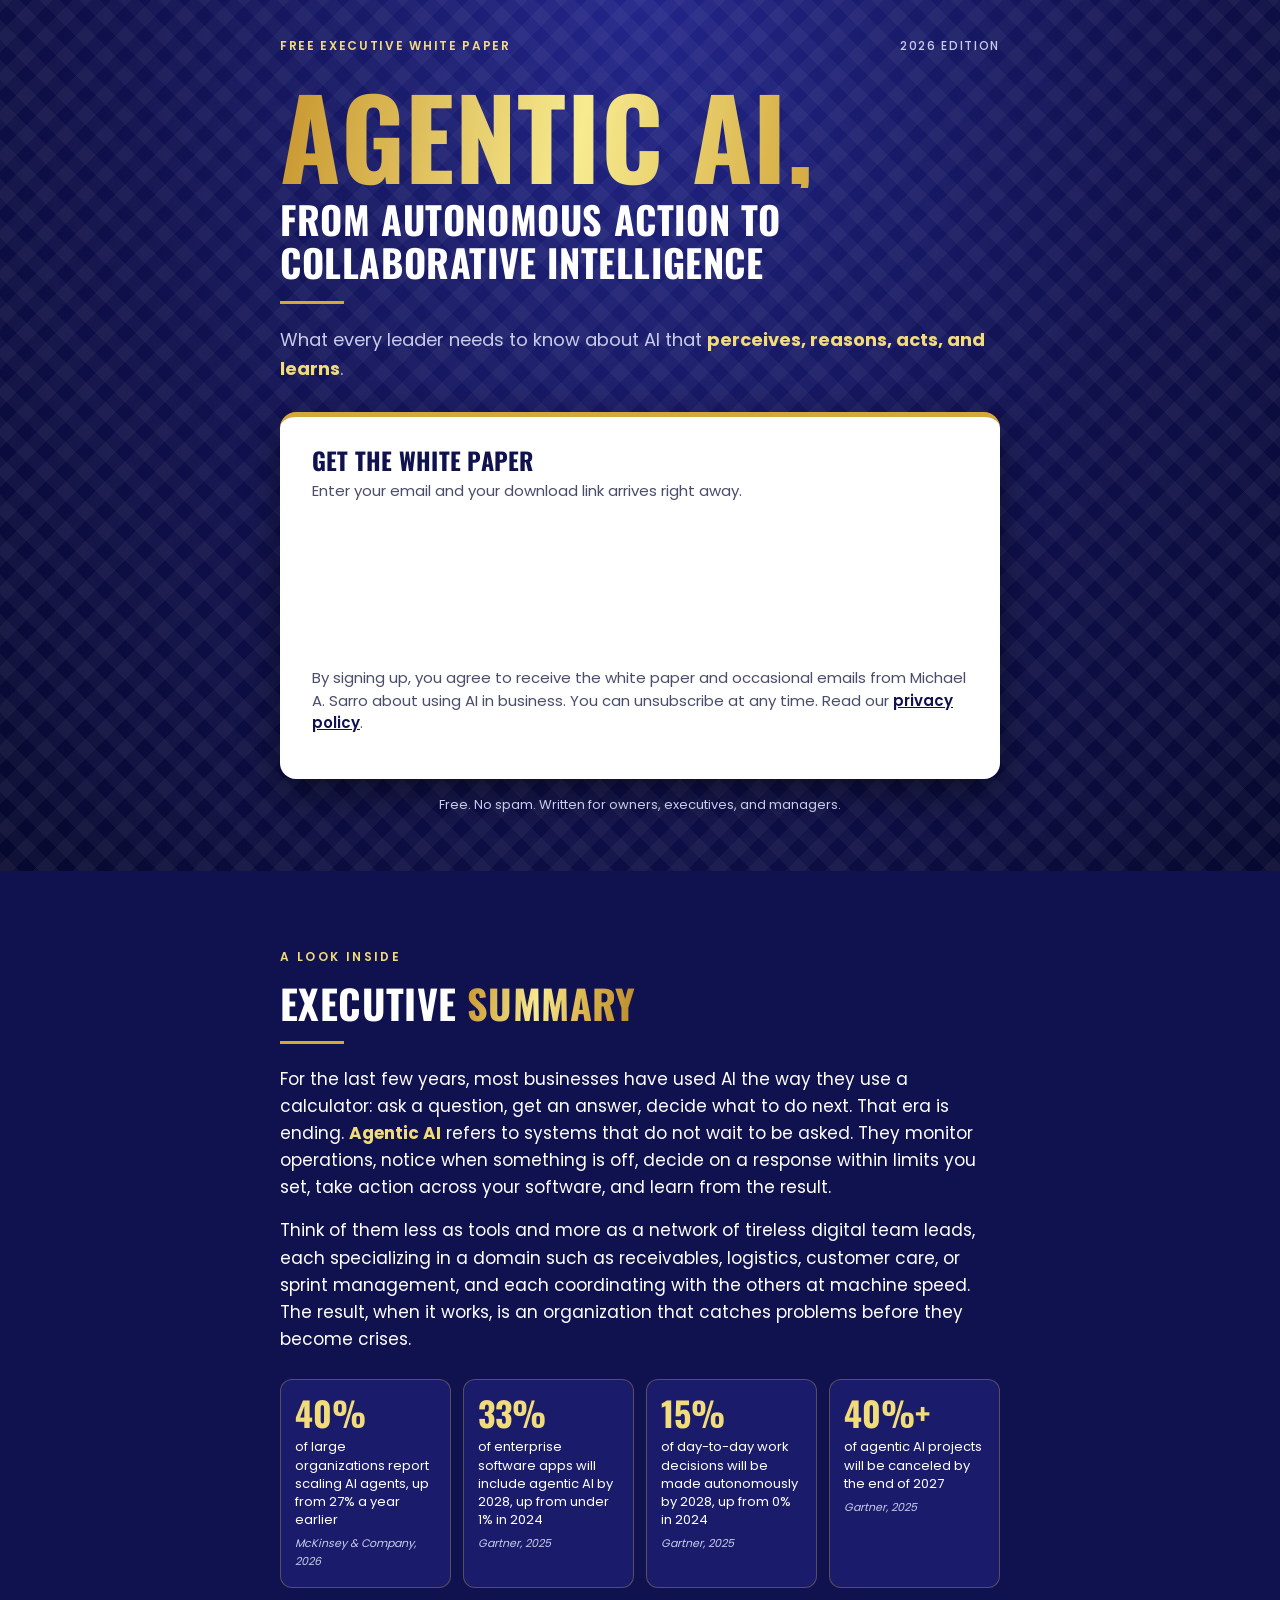
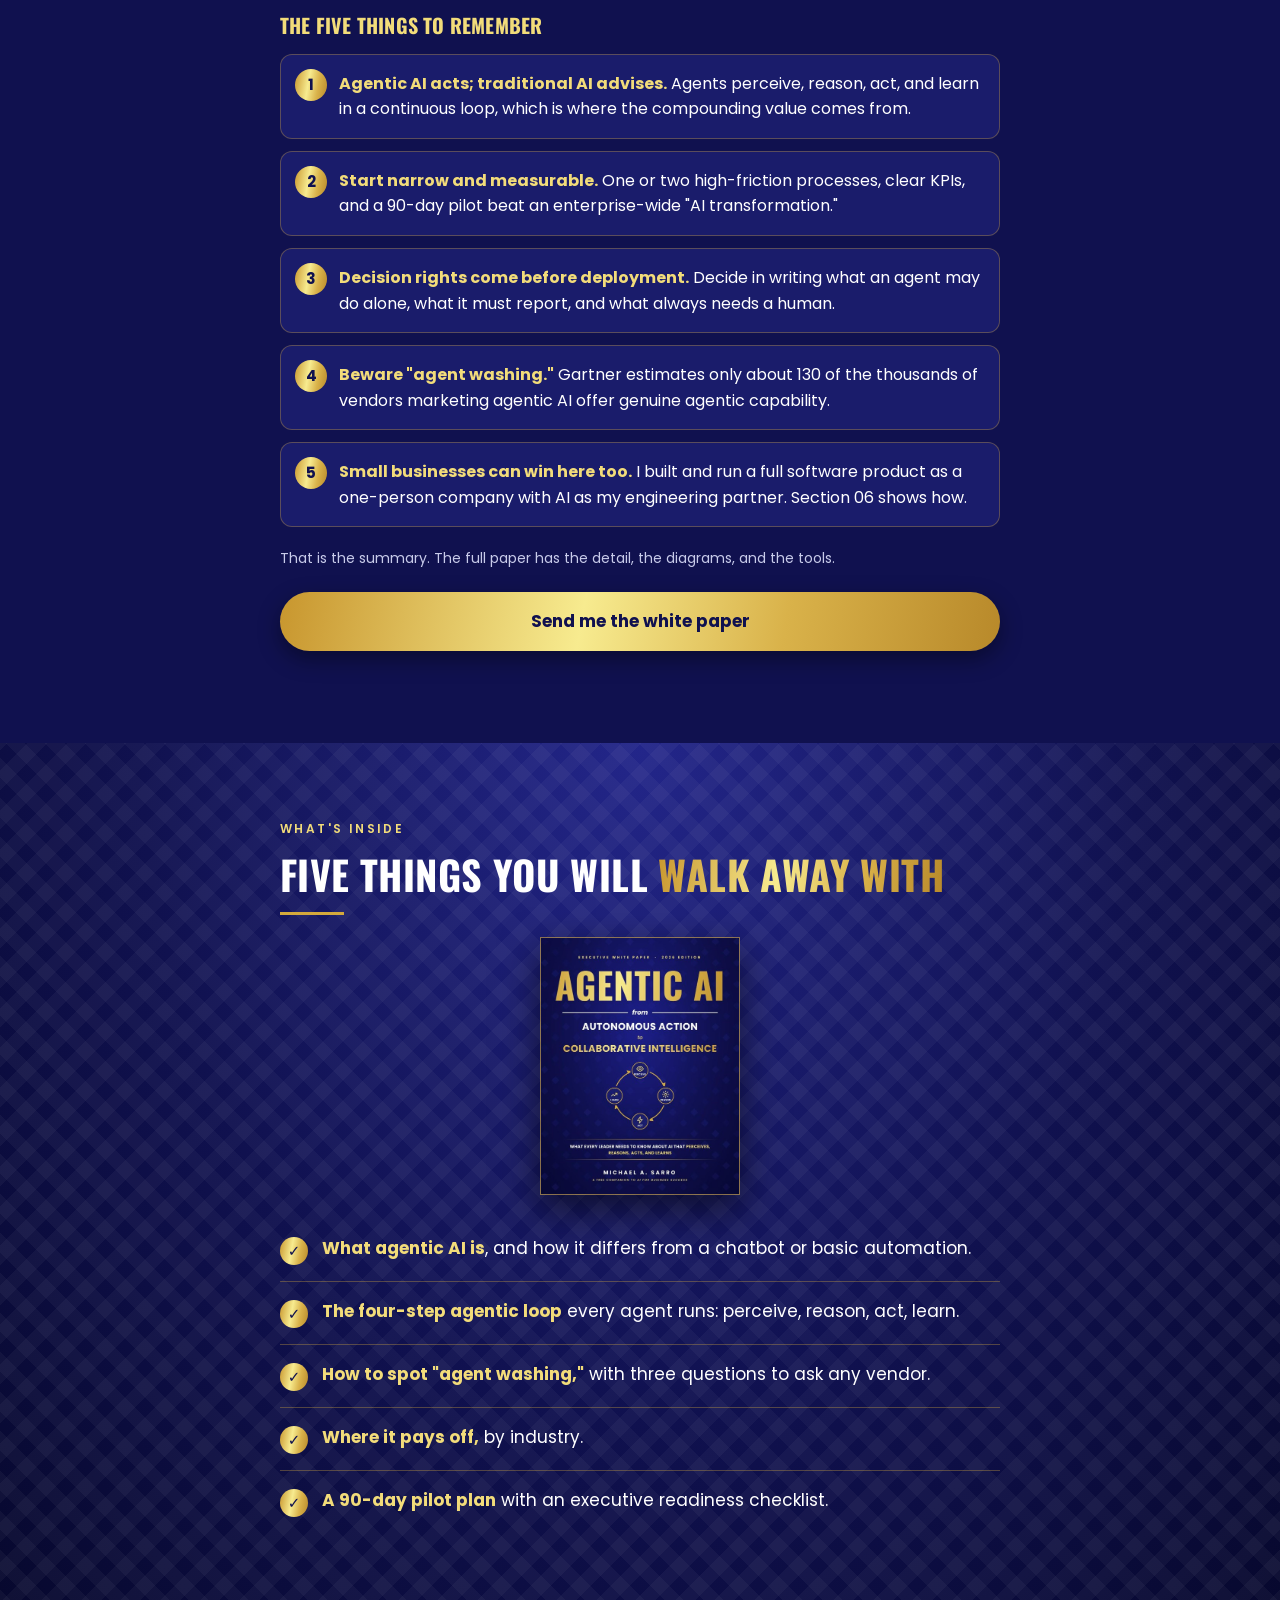
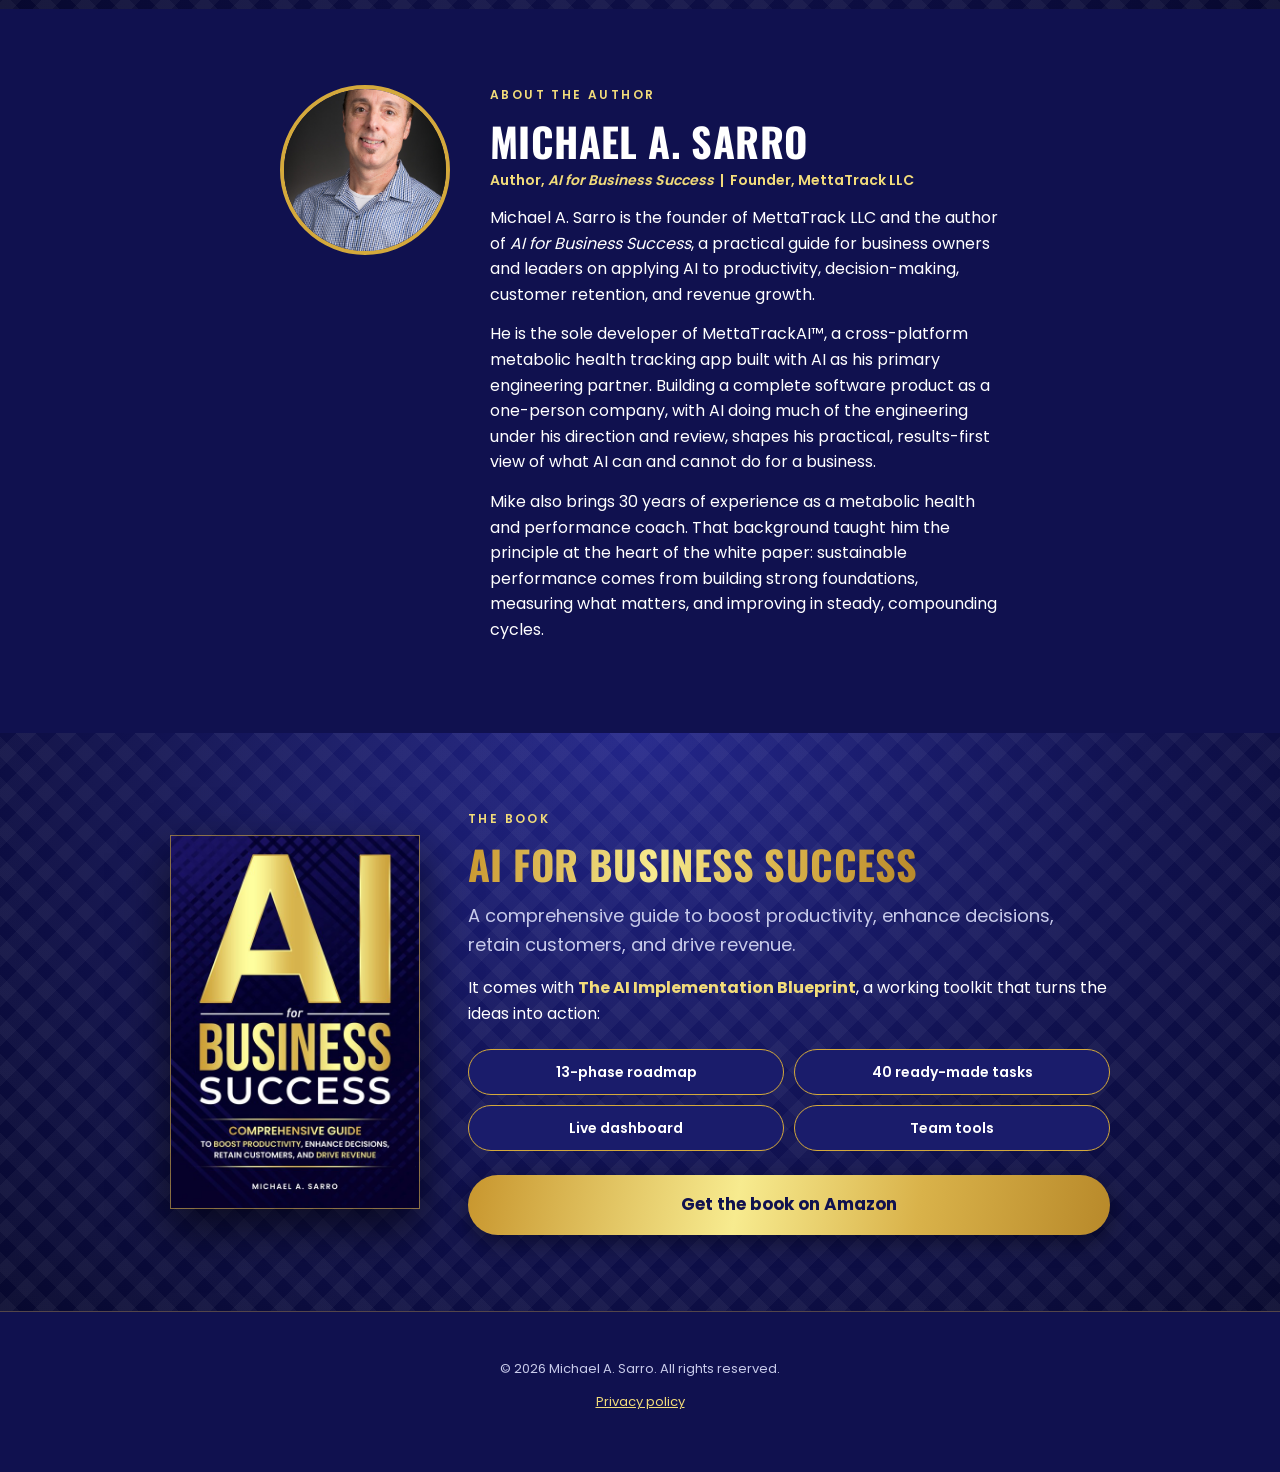
==== whitepaper/index.html @ 40f815eb "Add white paper landing page, thank-you page and privacy policy" ====
<!doctype html>
<html lang="en">
<head>
<meta charset="utf-8">
<meta name="viewport" content="width=device-width,initial-scale=1">
<title>Agentic AI White Paper | Michael A. Sarro</title>
<meta name="description" content="Free executive white paper: Agentic AI, From Autonomous Action to Collaborative Intelligence. What every leader needs to know about AI that perceives, reasons, acts, and learns.">
<link rel="canonical" href="https://aiforbusinesssuccessbook.com/whitepaper/">
<meta property="og:type" content="website">
<meta property="og:title" content="Agentic AI, From Autonomous Action to Collaborative Intelligence">
<meta property="og:description" content="Free executive white paper by Michael A. Sarro, author of AI for Business Success.">
<meta property="og:url" content="https://aiforbusinesssuccessbook.com/whitepaper/">
<meta property="og:image" content="https://aiforbusinesssuccessbook.com/assets/img/og-share.jpg">
<meta name="twitter:card" content="summary_large_image">
<meta name="theme-color" content="#10114F">
<link rel="stylesheet" href="/assets/css/site.css">
<script src="/assets/js/config.js" defer></script>
</head>
<body>

<!-- 1. HERO + 2. FORM -->
<header class="pattern hero">
  <div class="wrap">
    <div class="topbar"><span>Free executive white paper</span><span>2026 Edition</span></div>
    <h1>
      <span class="big gold-text">Agentic AI,</span>
      <span class="rest">From Autonomous Action to Collaborative Intelligence</span>
    </h1>
    <hr class="rule">
    <p class="lead">What every leader needs to know about AI that <strong style="color:#F2DC7A">perceives, reasons, acts, and learns</strong>.</p>

    <div class="form-card" id="get-it">
      <h2>Get the white paper</h2>
      <p>Enter your email and your download link arrives right away.</p>

      <!-- SYSTEME.IO FORM EMBED:
           Paste the Script code from the Systeme.io opt-in form between the START and END comments.
           In Systeme.io: open the funnel step > click the form > Embed / Script code. -->
      <div class="form-embed">
        <!-- START SYSTEME FORM SCRIPT -->
        <script id="form-script-tag-25998589" src="https://aiforbusinesssuccessbook.systeme.io/public/remote/page/46231976e2e109ee43d21d5e1fa3abbf3d08ed47.js"></script>
        <!-- END SYSTEME FORM SCRIPT -->
      </div>

      <p class="consent">By signing up, you agree to receive the white paper and occasional emails from Michael A. Sarro about using AI in business. You can unsubscribe at any time. Read our <a href="/privacy/">privacy policy</a>.</p>
    </div>
    <p class="trust">Free. No spam. Written for owners, executives, and managers.</p>
  </div>
</header>

<!-- 3. PREVIEW -->
<section class="alt" id="preview">
  <div class="wrap">
    <p class="eyebrow">A look inside</p>
    <h2>Executive <span class="gold-text">Summary</span></h2>
    <hr class="rule">
    <div class="prose">
      <p>For the last few years, most businesses have used AI the way they use a calculator: ask a question, get an answer, decide what to do next. That era is ending. <strong>Agentic AI</strong> refers to systems that do not wait to be asked. They monitor operations, notice when something is off, decide on a response within limits you set, take action across your software, and learn from the result.</p>
      <p>Think of them less as tools and more as a network of tireless digital team leads, each specializing in a domain such as receivables, logistics, customer care, or sprint management, and each coordinating with the others at machine speed. The result, when it works, is an organization that catches problems before they become crises.</p>
    </div>

    <div class="stats" role="list">
      <div class="stat" role="listitem"><b>40%</b><span>of large organizations report scaling AI agents, up from 27% a year earlier</span><em>McKinsey &amp; Company, 2026</em></div>
      <div class="stat" role="listitem"><b>33%</b><span>of enterprise software apps will include agentic AI by 2028, up from under 1% in 2024</span><em>Gartner, 2025</em></div>
      <div class="stat" role="listitem"><b>15%</b><span>of day-to-day work decisions will be made autonomously by 2028, up from 0% in 2024</span><em>Gartner, 2025</em></div>
      <div class="stat" role="listitem"><b>40%+</b><span>of agentic AI projects will be canceled by the end of 2027</span><em>Gartner, 2025</em></div>
    </div>

    <h3 style="color:#F2DC7A">The five things to remember</h3>
    <ol class="five">
      <li><strong>Agentic AI acts; traditional AI advises.</strong> Agents perceive, reason, act, and learn in a continuous loop, which is where the compounding value comes from.</li>
      <li><strong>Start narrow and measurable.</strong> One or two high-friction processes, clear KPIs, and a 90-day pilot beat an enterprise-wide "AI transformation."</li>
      <li><strong>Decision rights come before deployment.</strong> Decide in writing what an agent may do alone, what it must report, and what always needs a human.</li>
      <li><strong>Beware "agent washing."</strong> Gartner estimates only about 130 of the thousands of vendors marketing agentic AI offer genuine agentic capability.</li>
      <li><strong>Small businesses can win here too.</strong> I built and run a full software product as a one-person company with AI as my engineering partner. Section 06 shows how.</li>
    </ol>
    <p class="note">That is the summary. The full paper has the detail, the diagrams, and the tools.</p>
    <p style="margin-top:22px"><a class="btn block" href="#get-it">Send me the white paper</a></p>
  </div>
</section>

<!-- 4. WHAT'S INSIDE -->
<section class="pattern" id="inside">
  <div class="wrap">
    <p class="eyebrow">What's inside</p>
    <h2>Five things you will <span class="gold-text">walk away with</span></h2>
    <hr class="rule">
    <img src="/assets/img/whitepaper-cover.jpg" alt="Cover of the Agentic AI white paper, 2026 edition" width="520" height="673" style="width:200px;margin:0 auto 24px;border:1px solid rgba(212,169,60,.6);box-shadow:0 14px 36px rgba(0,0,0,.55)">
    <ul class="inside">
      <li><span class="tick">✓</span><span><b>What agentic AI is</b>, and how it differs from a chatbot or basic automation.</span></li>
      <li><span class="tick">✓</span><span><b>The four-step agentic loop</b> every agent runs: perceive, reason, act, learn.</span></li>
      <li><span class="tick">✓</span><span><b>How to spot "agent washing,"</b> with three questions to ask any vendor.</span></li>
      <li><span class="tick">✓</span><span><b>Where it pays off,</b> by industry.</span></li>
      <li><span class="tick">✓</span><span><b>A 90-day pilot plan</b> with an executive readiness checklist.</span></li>
    </ul>
  </div>
</section>

<!-- 5. ABOUT THE AUTHOR -->
<section class="alt" id="author">
  <div class="wrap">
    <div class="author">
      <div class="photo">
        <!-- Put Mike's photo at assets/img/mike.jpg (square or portrait crop works best) -->
        <img src="/assets/img/mike.jpg" alt="Michael A. Sarro" width="170" height="170" onerror="this.parentNode.textContent='MS'">
      </div>
      <div>
        <p class="eyebrow">About the author</p>
        <h2>Michael A. Sarro</h2>
        <p class="role">Author, <em>AI for Business Success</em> &nbsp;|&nbsp; Founder, MettaTrack LLC</p>
        <p>Michael A. Sarro is the founder of MettaTrack LLC and the author of <em>AI for Business Success</em>, a practical guide for business owners and leaders on applying AI to productivity, decision-making, customer retention, and revenue growth.</p>
        <p>He is the sole developer of MettaTrackAI™, a cross-platform metabolic health tracking app built with AI as his primary engineering partner. Building a complete software product as a one-person company, with AI doing much of the engineering under his direction and review, shapes his practical, results-first view of what AI can and cannot do for a business.</p>
        <p>Mike also brings 30 years of experience as a metabolic health and performance coach. That background taught him the principle at the heart of the white paper: sustainable performance comes from building strong foundations, measuring what matters, and improving in steady, compounding cycles.</p>
      </div>
    </div>
  </div>
</section>

<!-- 6. BOOK -->
<section class="pattern" id="book">
  <div class="wrap wide">
    <div class="book">
      <img src="/assets/img/book-cover.jpg" alt="AI for Business Success by Michael A. Sarro, book cover" width="520" height="780">
      <div>
        <p class="eyebrow">The book</p>
        <h2><span class="gold-text">AI for Business Success</span></h2>
        <p class="lead" style="margin-bottom:8px">A comprehensive guide to boost productivity, enhance decisions, retain customers, and drive revenue.</p>
        <p>It comes with <strong style="color:#F2DC7A">The AI Implementation Blueprint</strong>, a working toolkit that turns the ideas into action:</p>
        <div class="chips">
          <div class="chip">13-phase roadmap</div>
          <div class="chip">40 ready-made tasks</div>
          <div class="chip">Live dashboard</div>
          <div class="chip">Team tools</div>
        </div>
        <a class="btn block" data-link="bookUrl" href="https://www.amazon.com/dp/B0GKYWGB4P" target="_blank" rel="noopener">Get the book on Amazon</a>
      </div>
    </div>
  </div>
</section>

<footer class="alt">
  <div class="wrap">
    <p>&copy; 2026 Michael A. Sarro. All rights reserved.</p>
    <p><a href="/privacy/">Privacy policy</a></p>
  </div>
</footer>
</body>
</html>
---- assets/css/site.css ----
@font-face{font-family:'Poppins';font-style:normal;font-weight:400;font-display:swap;src:url('/assets/fonts/poppins-latin-400-normal.woff2') format('woff2')}
@font-face{font-family:'Poppins';font-style:normal;font-weight:500;font-display:swap;src:url('/assets/fonts/poppins-latin-500-normal.woff2') format('woff2')}
@font-face{font-family:'Poppins';font-style:normal;font-weight:600;font-display:swap;src:url('/assets/fonts/poppins-latin-600-normal.woff2') format('woff2')}
@font-face{font-family:'Poppins';font-style:normal;font-weight:700;font-display:swap;src:url('/assets/fonts/poppins-latin-700-normal.woff2') format('woff2')}
@font-face{font-family:'Oswald';font-style:normal;font-weight:600;font-display:swap;src:url('/assets/fonts/oswald-latin-600-normal.woff2') format('woff2')}
@font-face{font-family:'Oswald';font-style:normal;font-weight:700;font-display:swap;src:url('/assets/fonts/oswald-latin-700-normal.woff2') format('woff2')}
/* AI for Business Success: white paper pages. Book colors: navy + gold. */
:root{
  --navy:#10114F; --navy-deep:#07082E; --navy-card:#1A1C6B; --navy-line:rgba(212,169,60,.35);
  --gold:#D4A93C; --gold-light:#F2DC7A; --gold-grad:linear-gradient(100deg,#C8962E 0%,#F7EB8F 42%,#D9B24A 70%,#B8892A 100%);
  --white:#fff; --muted:#C8CBEA; --ink:#1B1C3A;
  --display:'Oswald','Arial Narrow',Impact,sans-serif; --body:'Poppins',system-ui,-apple-system,'Segoe UI',Roboto,Arial,sans-serif;
}
*{box-sizing:border-box}
html{-webkit-text-size-adjust:100%;scroll-behavior:smooth}
body{margin:0;background:var(--navy-deep);color:var(--white);font-family:var(--body);font-size:16px;line-height:1.6;overflow-x:hidden}
img{max-width:100%;height:auto;display:block}
a{color:var(--gold-light)}
.wrap{width:100%;max-width:760px;margin:0 auto;padding:0 20px}
.wrap.wide{max-width:980px}

/* diamond pattern like the cover */
.pattern{
  background:
    repeating-linear-gradient(45deg,rgba(255,255,255,.035) 0 14px,transparent 14px 28px),
    repeating-linear-gradient(-45deg,rgba(255,255,255,.035) 0 14px,transparent 14px 28px),
    radial-gradient(ellipse at 50% 0%,#23268A 0%,var(--navy) 55%,var(--navy-deep) 100%);
}
section{padding:56px 0}
.alt{background:var(--navy)}
.eyebrow{font-size:12px;font-weight:600;letter-spacing:.2em;text-transform:uppercase;color:var(--gold-light);margin:0 0 14px}
.gold-text{background:var(--gold-grad);-webkit-background-clip:text;background-clip:text;-webkit-text-fill-color:transparent;color:transparent}
h1,h2,h3{font-family:var(--display);font-weight:700;line-height:1.1;margin:0 0 16px;letter-spacing:.01em;text-transform:uppercase}
h1{font-size:clamp(34px,9vw,60px)}
h2{font-size:clamp(28px,7vw,40px)}
h3{font-size:20px}
.rule{width:64px;height:3px;background:var(--gold);border:0;margin:0 0 22px}
.lead{font-size:18px;color:var(--muted);margin:0 0 28px}

/* hero */
.hero{padding:36px 0 56px;text-align:left}
.topbar{display:flex;align-items:center;justify-content:space-between;padding:0 0 28px;font-size:12px;letter-spacing:.14em;text-transform:uppercase;color:var(--gold-light);font-weight:600}
.topbar span:last-child{color:var(--muted);font-weight:500}
.hero h1 .big{display:block;font-size:clamp(56px,17vw,110px);line-height:.95;margin-bottom:10px}
.hero h1 .rest{display:block;font-size:clamp(24px,6.4vw,38px);line-height:1.15;color:var(--white)}

/* form card */
.form-card{background:var(--white);color:var(--ink);border-radius:16px;padding:24px 20px;margin-top:8px;box-shadow:0 14px 40px rgba(0,0,0,.45);border-top:5px solid var(--gold)}
.form-card h2{color:var(--navy);font-size:24px;margin-bottom:6px}
.form-card p{margin:0 0 14px;color:#4A4C6C;font-size:15px}
.form-embed{min-height:150px}
.consent{font-size:12.5px;line-height:1.5;color:#5A5C78;margin:14px 0 0}
.consent a{color:var(--navy);font-weight:600}
.fallback{font-size:13px;margin:12px 0 0;color:#5A5C78}
.fallback a{color:var(--navy);font-weight:600}
.trust{margin:16px 0 0;font-size:13px;color:var(--muted);text-align:center}

/* buttons */
.btn{display:inline-block;text-align:center;text-decoration:none;font-family:var(--body);font-weight:700;font-size:17px;padding:16px 28px;border-radius:999px;background:var(--gold-grad);color:var(--navy);border:0;cursor:pointer;min-height:52px;box-shadow:0 8px 22px rgba(0,0,0,.4);transition:transform .15s}
.btn:hover{transform:translateY(-2px)}
.btn.block{display:block;width:100%}
.btn.ghost{background:transparent;color:var(--gold-light);border:2px solid var(--gold);box-shadow:none}
.btn-row{display:flex;flex-direction:column;gap:14px}

/* preview */
.prose p{margin:0 0 16px;font-size:17px}
.prose strong{color:var(--gold-light)}
.stats{display:grid;grid-template-columns:1fr 1fr;gap:12px;margin:26px 0}
.stat{background:var(--navy-card);border:1px solid var(--navy-line);border-radius:12px;padding:16px 14px}
.stat b{display:block;font-family:var(--display);font-size:34px;line-height:1;color:var(--gold-light);margin-bottom:8px}
.stat span{display:block;font-size:13px;line-height:1.4;color:var(--white)}
.stat em{display:block;font-size:11px;color:var(--muted);margin-top:6px;font-style:italic}
.five{list-style:none;counter-reset:n;margin:18px 0 0;padding:0}
.five li{counter-increment:n;position:relative;background:var(--navy-card);border:1px solid var(--navy-line);border-radius:12px;padding:16px 16px 16px 58px;margin:0 0 12px;font-size:16px}
.five li::before{content:counter(n);position:absolute;left:14px;top:14px;width:32px;height:32px;border-radius:50%;background:var(--gold-grad);color:var(--navy);font-weight:700;display:flex;align-items:center;justify-content:center;font-size:15px}
.five strong{color:var(--gold-light)}
.note{font-size:14px;color:var(--muted);margin-top:20px}

/* inside list */
.inside{list-style:none;margin:0;padding:0}
.inside li{display:flex;gap:14px;align-items:flex-start;padding:16px 0;border-bottom:1px solid var(--navy-line);font-size:17px}
.inside li:last-child{border-bottom:0}
.inside .tick{flex:0 0 28px;height:28px;border-radius:50%;background:var(--gold-grad);color:var(--navy);font-weight:700;display:flex;align-items:center;justify-content:center;font-size:15px;margin-top:2px}
.inside b{color:var(--gold-light)}

/* author */
.author{display:flex;flex-direction:column;gap:24px;align-items:center;text-align:left}
.photo{width:170px;height:170px;border-radius:50%;border:4px solid var(--gold);overflow:hidden;background:var(--navy-card);flex:0 0 auto;display:flex;align-items:center;justify-content:center;font-family:var(--display);font-size:56px;color:var(--gold-light)}
.photo img{width:100%;height:100%;object-fit:cover}
.author h2{margin-bottom:6px}
.role{color:var(--gold-light);font-weight:600;font-size:14px;margin:0 0 16px}
.author p{margin:0 0 14px}

/* book */
.book{display:flex;flex-direction:column;gap:28px;align-items:center}
.book img{width:210px;border:1px solid rgba(212,169,60,.6);box-shadow:0 18px 44px rgba(0,0,0,.6)}
.chips{display:grid;grid-template-columns:1fr 1fr;gap:10px;margin:22px 0 24px}
.chip{border:1px solid var(--gold);background:var(--navy-card);border-radius:999px;padding:11px 8px;text-align:center;font-size:14px;font-weight:600}
.small{font-size:14px;color:var(--muted)}

footer{padding:34px 0 46px;text-align:center;font-size:13px;color:var(--muted);border-top:1px solid var(--navy-line)}
footer a{color:var(--gold-light)}

/* thank you */
.ty{min-height:100vh;padding:40px 0 20px}
.check{width:72px;height:72px;border-radius:50%;background:var(--gold-grad);color:var(--navy);display:flex;align-items:center;justify-content:center;font-size:38px;font-weight:700;margin:0 0 22px}
.dl{background:var(--navy-card);border:1px solid var(--navy-line);border-radius:16px;padding:22px 18px;margin:0 0 16px}
.dl h3{margin-bottom:6px;color:var(--white)}
.dl p{margin:0 0 16px;color:var(--muted);font-size:15px}
.emailed{background:rgba(255,255,255,.06);border-left:4px solid var(--gold);padding:14px 16px;border-radius:8px;margin:22px 0;font-size:15px}

@media (min-width:700px){
  section{padding:76px 0}
  .stats{grid-template-columns:repeat(4,1fr)}
  .btn-row{flex-direction:row}
  .btn.block{width:auto}
  .author{flex-direction:row;align-items:flex-start;gap:40px}
  .book{flex-direction:row;gap:48px;align-items:center}
  .book img{width:250px}
  .chips{grid-template-columns:1fr 1fr}
  .form-card{padding:30px 32px}
}
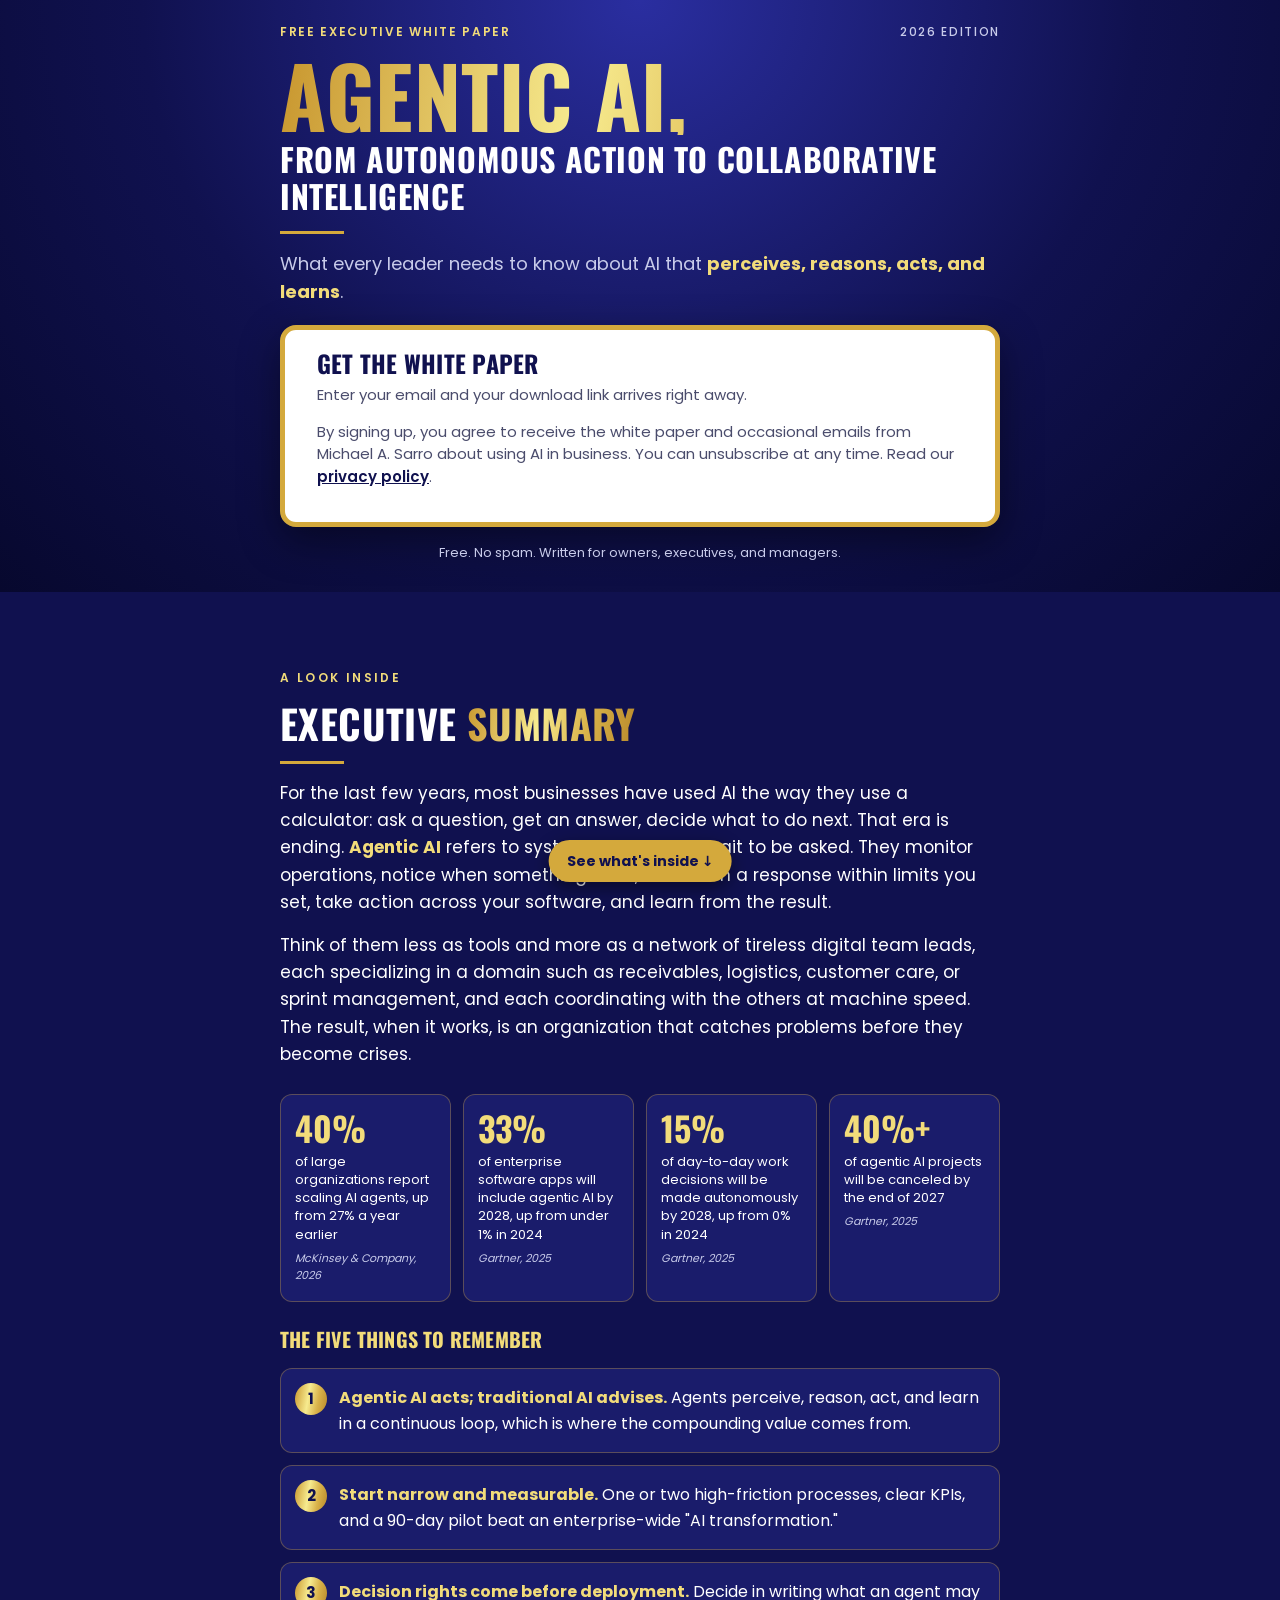
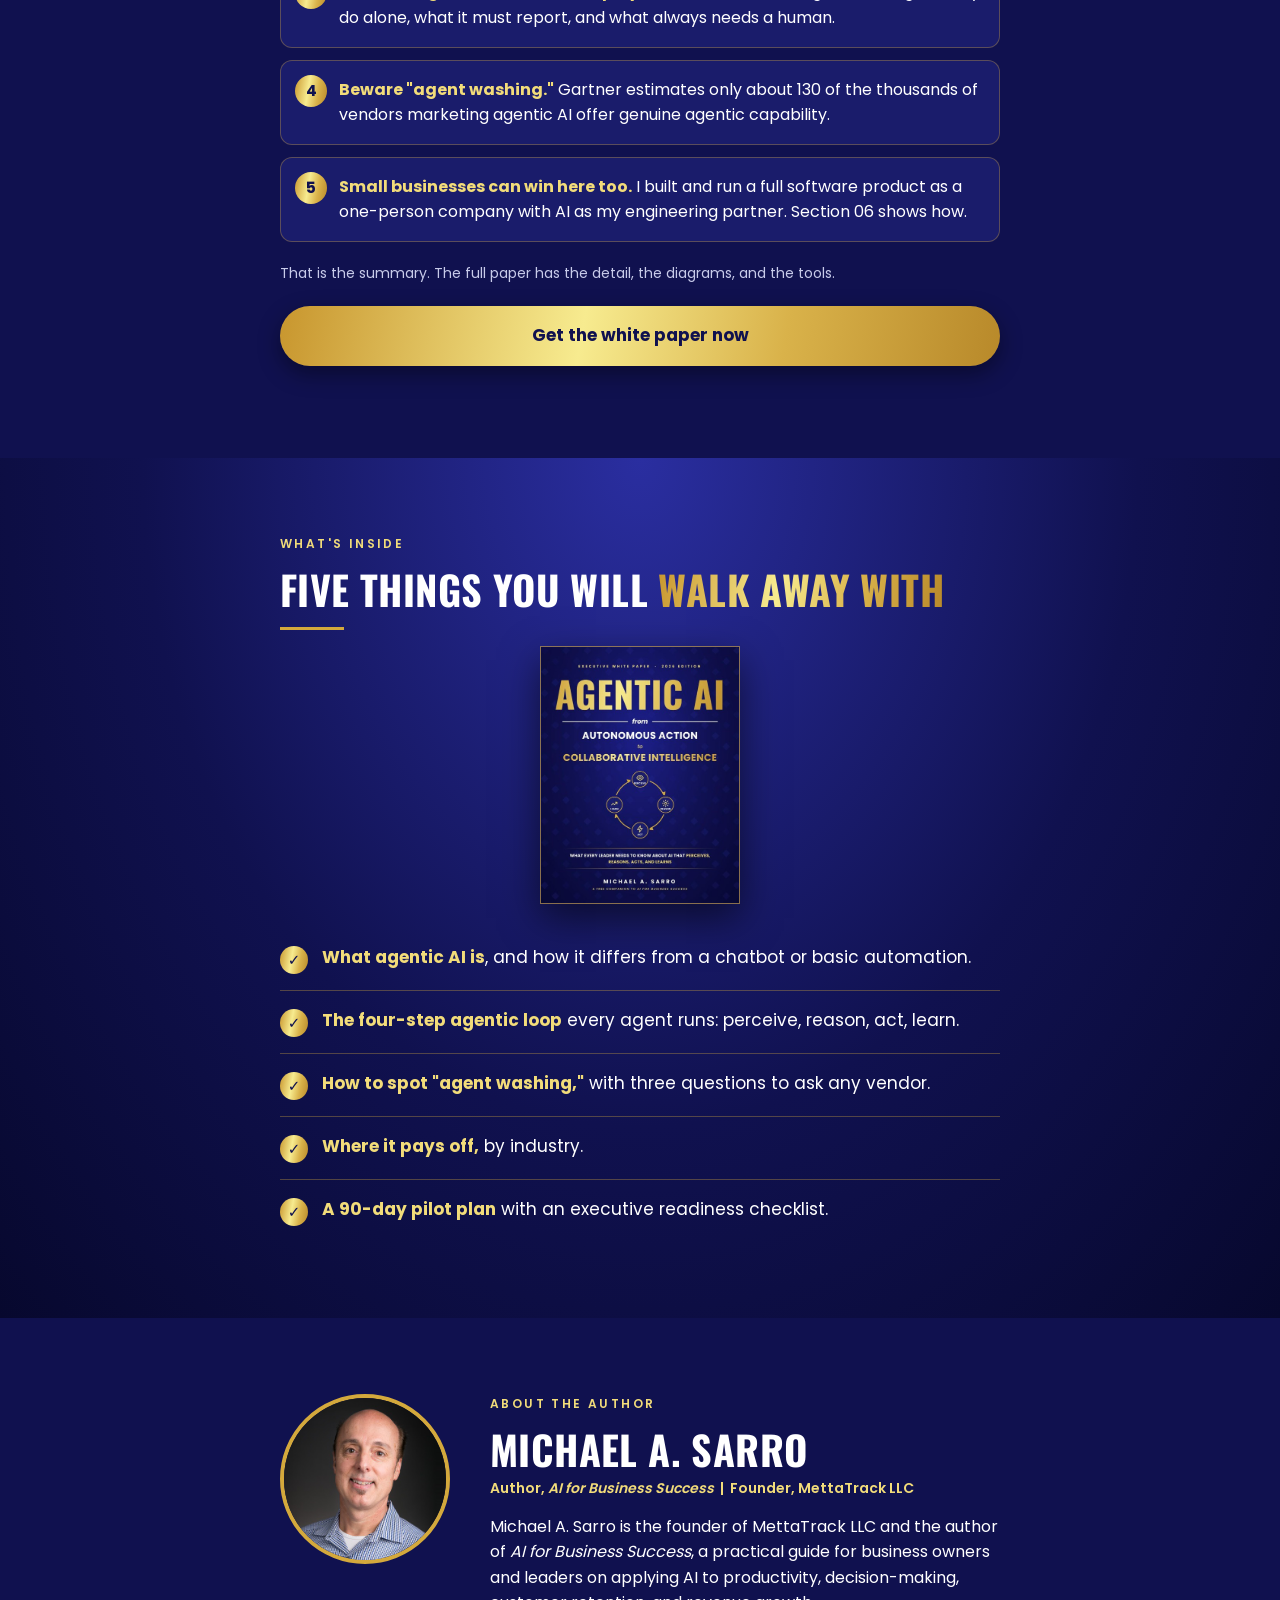
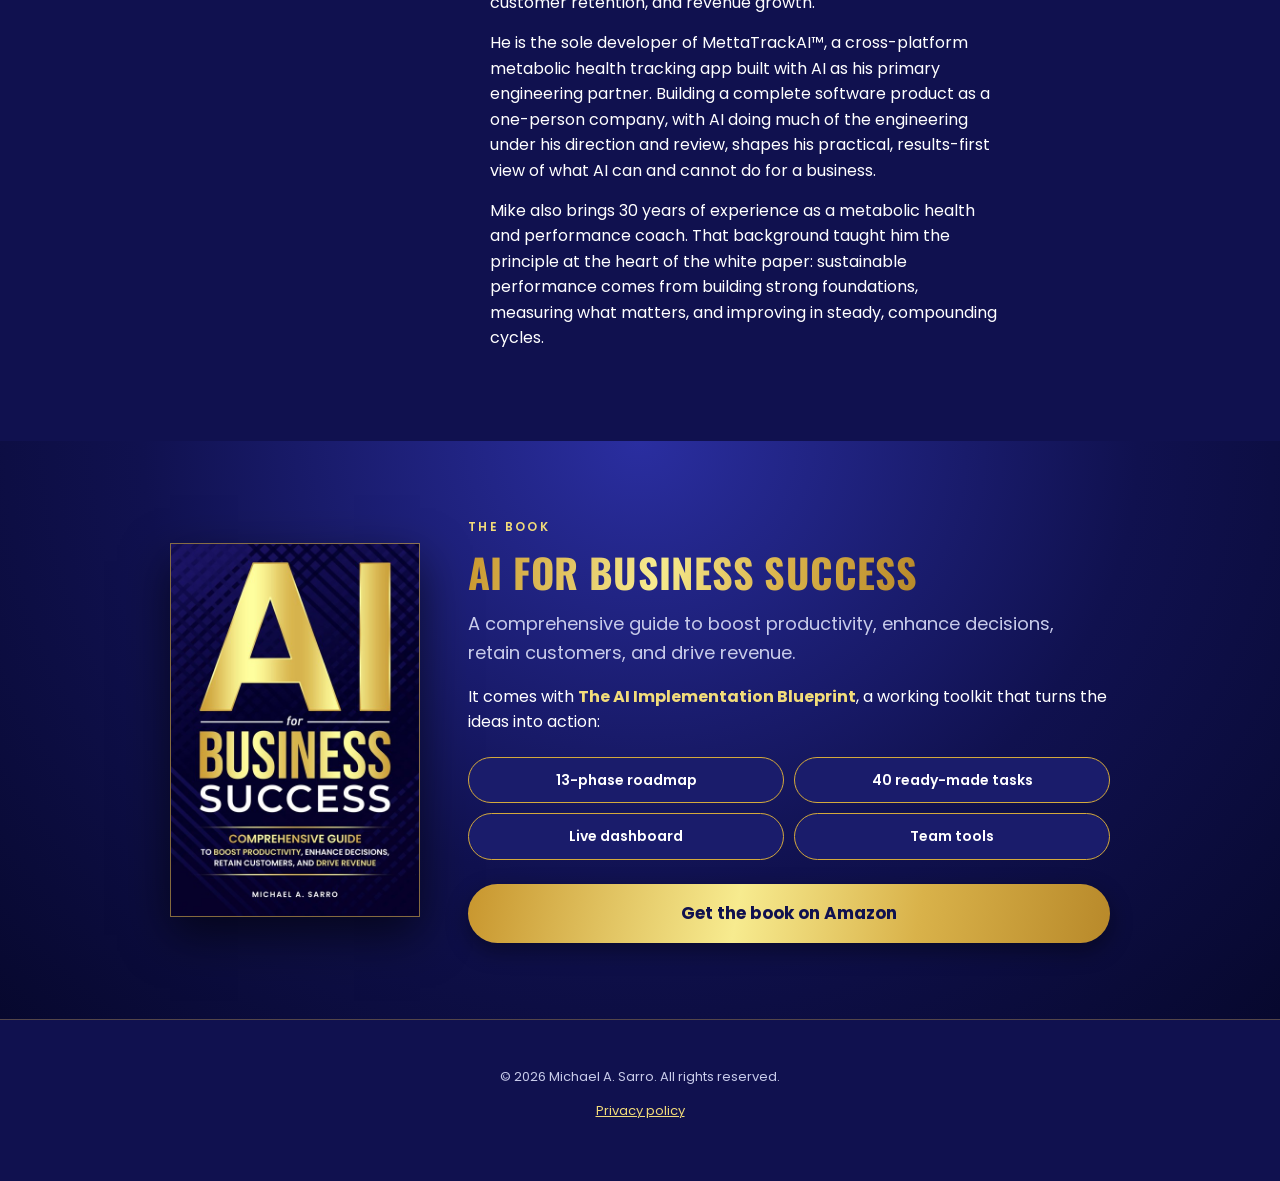
==== commit 6dba547b: "Update author photo, tighten hero spacing, add scroll hint and button text" ====
--- a/whitepaper/index.html
+++ b/whitepaper/index.html
@@ -44,8 +44,7 @@
 
       <p class="consent">By signing up, you agree to receive the white paper and occasional emails from Michael A. Sarro about using AI in business. You can unsubscribe at any time. Read our <a href="/privacy/">privacy policy</a>.</p>
     </div>
-    <p class="trust">Free. No spam. Written for owners, executives, and managers.</p>
-  </div>
+    <p class="trust">Free. No spam. Written for owners, executives, and managers.</p>  </div>
 </header>
 
 <!-- 3. PREVIEW -->
@@ -75,7 +74,7 @@
       <li><strong>Small businesses can win here too.</strong> I built and run a full software product as a one-person company with AI as my engineering partner. Section 06 shows how.</li>
     </ol>
     <p class="note">That is the summary. The full paper has the detail, the diagrams, and the tools.</p>
-    <p style="margin-top:22px"><a class="btn block" href="#get-it">Send me the white paper</a></p>
+    <p style="margin-top:22px"><a class="btn block" href="#get-it">Get the white paper now</a></p>
   </div>
 </section>
 
@@ -144,5 +143,15 @@
     <p><a href="/privacy/">Privacy policy</a></p>
   </div>
 </footer>
+
+<!-- Scroll hint: floats at the bottom of the screen until the visitor starts scrolling -->
+<a id="scrollhint" href="#preview" style="position:fixed;left:50%;bottom:18px;transform:translateX(-50%);z-index:50;background:#D4A93C;color:#10114F;font-weight:700;font-size:14px;padding:10px 18px;border-radius:999px;text-decoration:none;box-shadow:0 6px 18px rgba(0,0,0,.45);transition:opacity .25s;white-space:nowrap">See what's inside &darr;</a>
+<script>
+(function(){
+  var h=document.getElementById("scrollhint"); if(!h) return;
+  function u(){ var s=window.scrollY>60; h.style.opacity=s?"0":"1"; h.style.pointerEvents=s?"none":"auto"; }
+  window.addEventListener("scroll",u,{passive:true}); u();
+})();
+</script>
 </body>
 </html>
--- a/assets/css/site.css
+++ b/assets/css/site.css
@@ -19,12 +19,10 @@
 .wrap{width:100%;max-width:760px;margin:0 auto;padding:0 20px}
 .wrap.wide{max-width:980px}
 
-/* diamond pattern like the cover */
+/* smooth blue gradient (no pattern) */
 .pattern{
   background:
-    repeating-linear-gradient(45deg,rgba(255,255,255,.035) 0 14px,transparent 14px 28px),
-    repeating-linear-gradient(-45deg,rgba(255,255,255,.035) 0 14px,transparent 14px 28px),
-    radial-gradient(ellipse at 50% 0%,#23268A 0%,var(--navy) 55%,var(--navy-deep) 100%);
+    radial-gradient(ellipse at 50% 0%,#2A2EA0 0%,var(--navy) 55%,var(--navy-deep) 100%);
 }
 section{padding:56px 0}
 .alt{background:var(--navy)}
@@ -34,21 +32,21 @@
 h1{font-size:clamp(34px,9vw,60px)}
 h2{font-size:clamp(28px,7vw,40px)}
 h3{font-size:20px}
-.rule{width:64px;height:3px;background:var(--gold);border:0;margin:0 0 22px}
-.lead{font-size:18px;color:var(--muted);margin:0 0 28px}
+.rule{width:64px;height:3px;background:var(--gold);border:0;margin:0 0 16px}
+.lead{font-size:18px;color:var(--muted);margin:0 0 18px}
 
 /* hero */
-.hero{padding:36px 0 56px;text-align:left}
-.topbar{display:flex;align-items:center;justify-content:space-between;padding:0 0 28px;font-size:12px;letter-spacing:.14em;text-transform:uppercase;color:var(--gold-light);font-weight:600}
+.hero{padding:22px 0 28px;text-align:left}
+.topbar{display:flex;align-items:center;justify-content:space-between;padding:0 0 14px;font-size:12px;letter-spacing:.14em;text-transform:uppercase;color:var(--gold-light);font-weight:600}
 .topbar span:last-child{color:var(--muted);font-weight:500}
-.hero h1 .big{display:block;font-size:clamp(56px,17vw,110px);line-height:.95;margin-bottom:10px}
-.hero h1 .rest{display:block;font-size:clamp(24px,6.4vw,38px);line-height:1.15;color:var(--white)}
+.hero h1 .big{display:block;font-size:clamp(48px,13vw,84px);line-height:.95;margin-bottom:6px}
+.hero h1 .rest{display:block;font-size:clamp(22px,5.6vw,32px);line-height:1.15;color:var(--white)}
 
 /* form card */
-.form-card{background:var(--white);color:var(--ink);border-radius:16px;padding:24px 20px;margin-top:8px;box-shadow:0 14px 40px rgba(0,0,0,.45);border-top:5px solid var(--gold)}
+.form-card{background:var(--white);color:var(--ink);border-radius:16px;padding:16px 20px;margin-top:4px;box-shadow:0 14px 40px rgba(0,0,0,.45);border:5px solid var(--gold)}
 .form-card h2{color:var(--navy);font-size:24px;margin-bottom:6px}
 .form-card p{margin:0 0 14px;color:#4A4C6C;font-size:15px}
-.form-embed{min-height:150px}
+.form-embed{min-height:0}
 .consent{font-size:12.5px;line-height:1.5;color:#5A5C78;margin:14px 0 0}
 .consent a{color:var(--navy);font-weight:600}
 .fallback{font-size:13px;margin:12px 0 0;color:#5A5C78}
@@ -118,5 +116,5 @@
   .book{flex-direction:row;gap:48px;align-items:center}
   .book img{width:250px}
   .chips{grid-template-columns:1fr 1fr}
-  .form-card{padding:30px 32px}
+  .form-card{padding:20px 32px}
 }
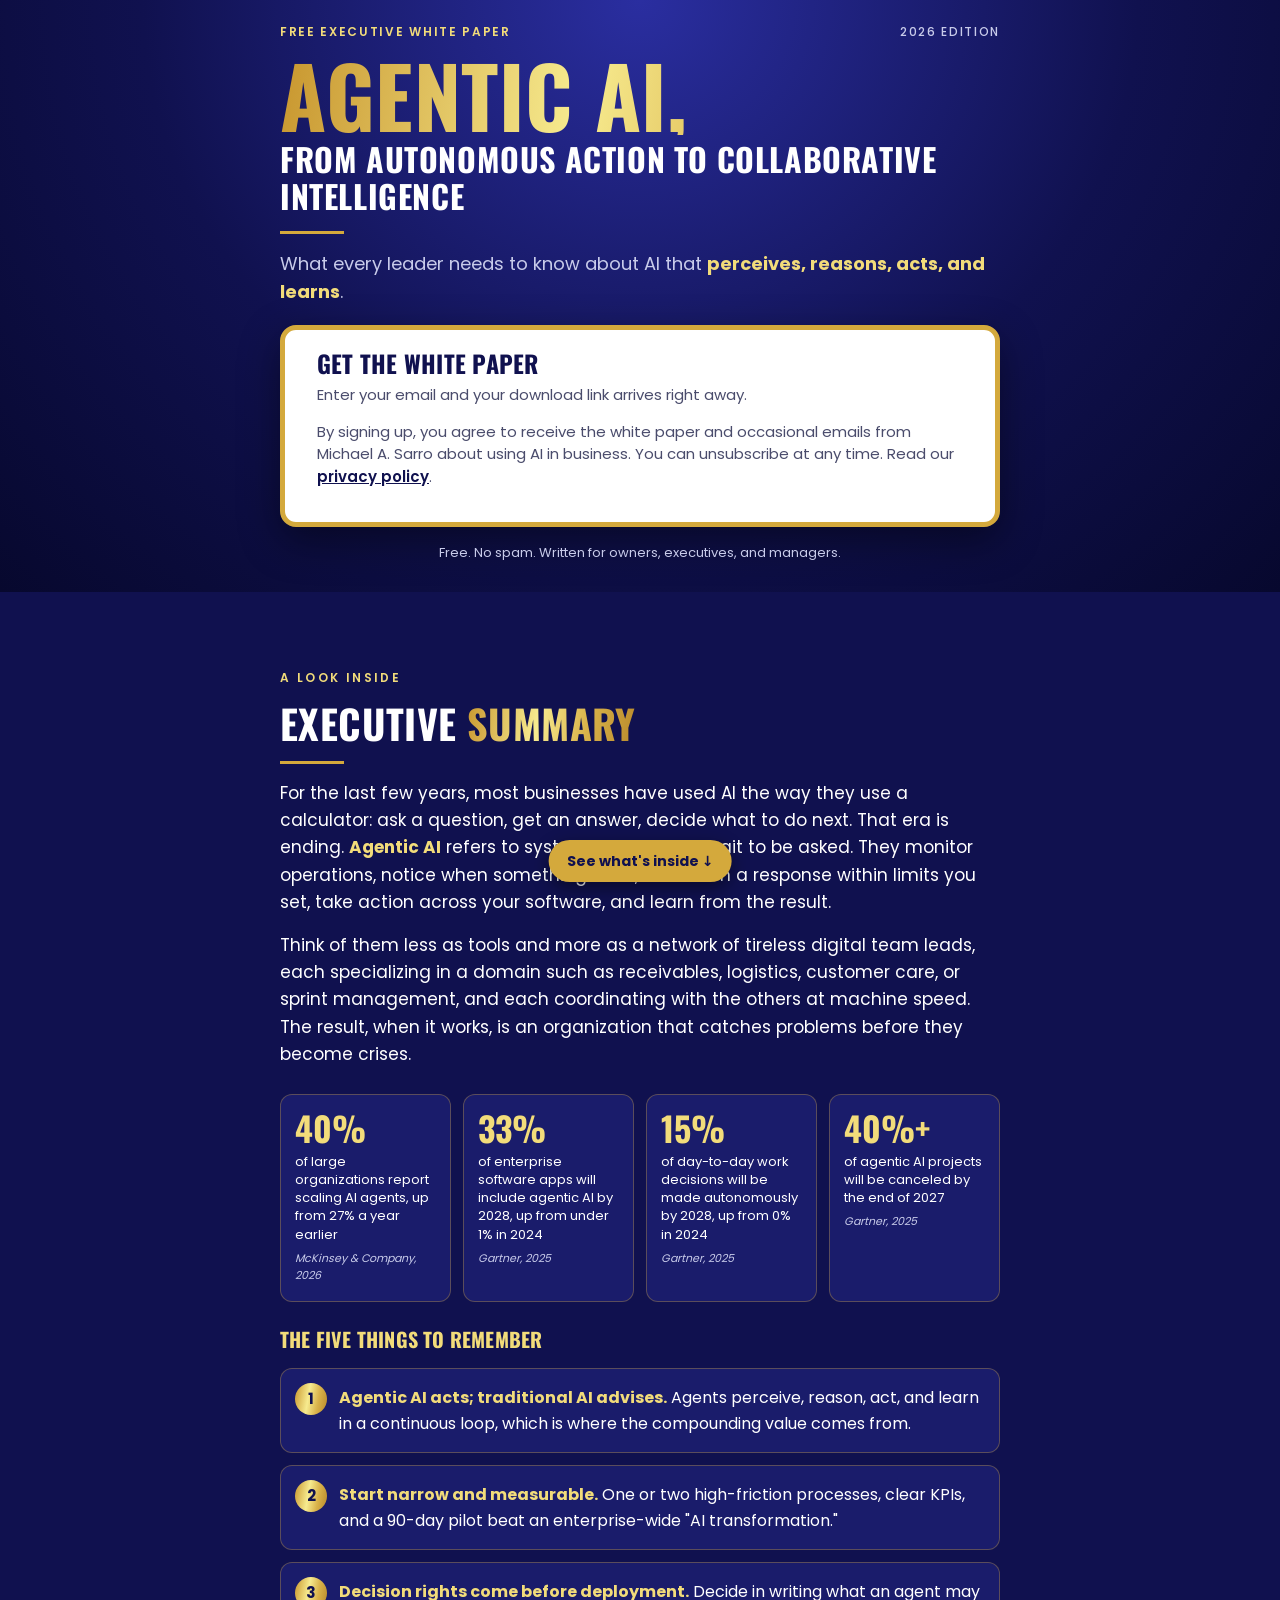
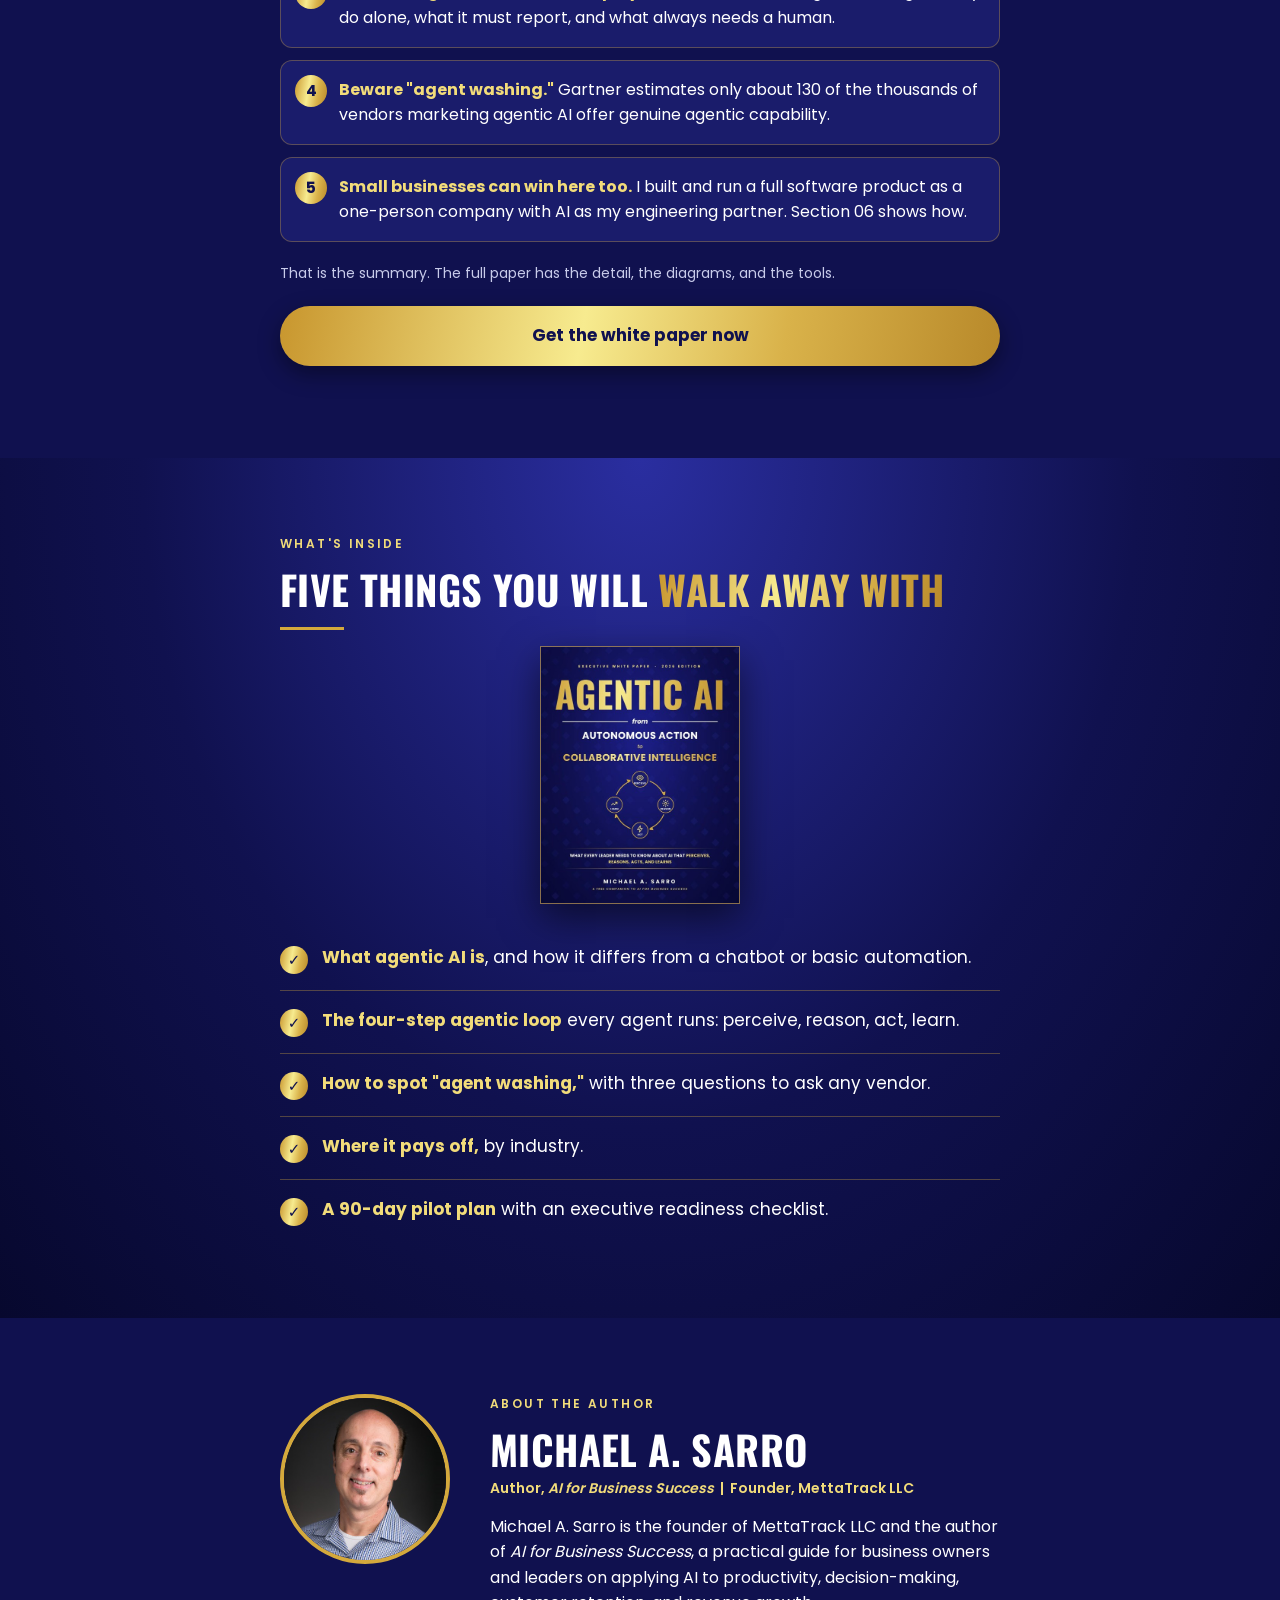
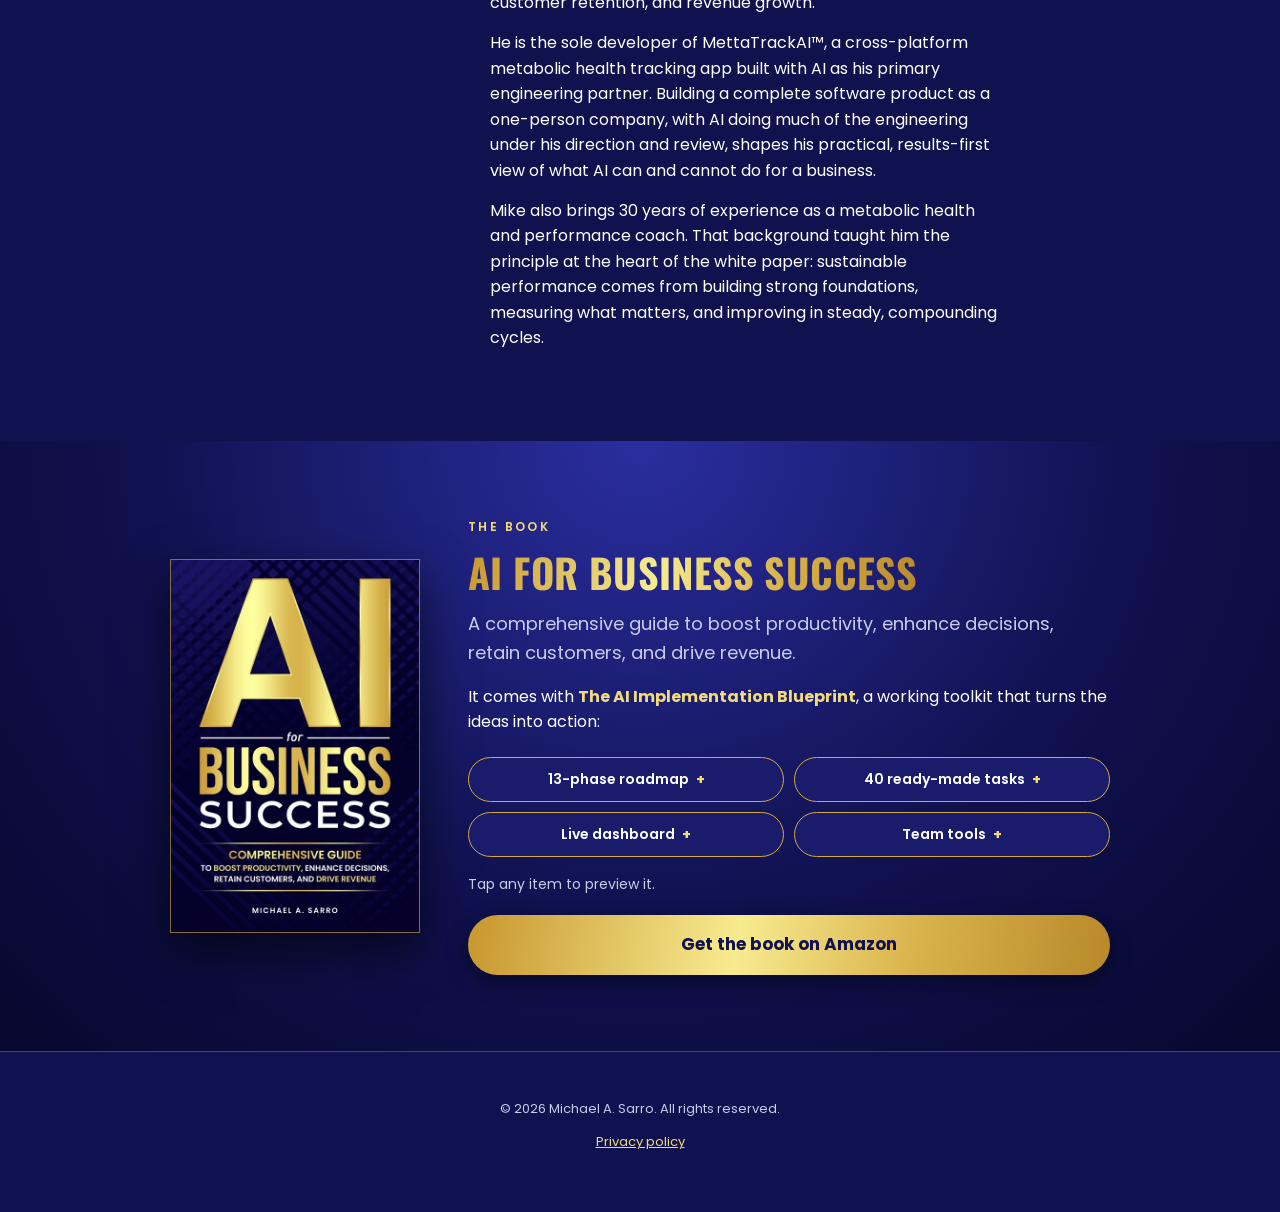
==== commit 91af7c7a: "Add Blueprint preview popups, new author photo, tighter hero and scroll hint" ====
--- a/whitepaper/index.html
+++ b/whitepaper/index.html
@@ -126,11 +126,12 @@
         <p class="lead" style="margin-bottom:8px">A comprehensive guide to boost productivity, enhance decisions, retain customers, and drive revenue.</p>
         <p>It comes with <strong style="color:#F2DC7A">The AI Implementation Blueprint</strong>, a working toolkit that turns the ideas into action:</p>
         <div class="chips">
-          <div class="chip">13-phase roadmap</div>
-          <div class="chip">40 ready-made tasks</div>
-          <div class="chip">Live dashboard</div>
-          <div class="chip">Team tools</div>
+          <button type="button" class="chip" data-img="/assets/img/blueprint-roadmap.jpg" data-title="13-phase roadmap" data-alt="The 13-phase roadmap tab of The AI Implementation Blueprint, showing each phase with its objective, deliverables, owner, dates and status">13-phase roadmap <span class="plus" aria-hidden="true">+</span></button>
+          <button type="button" class="chip" data-img="/assets/img/blueprint-tasks.jpg" data-title="40 ready-made tasks" data-alt="The tasks tab of The AI Implementation Blueprint, showing the first 22 of 40 tasks with definition of done, owner, sprint, dates, priority and status">40 ready-made tasks <span class="plus" aria-hidden="true">+</span></button>
+          <button type="button" class="chip" data-img="/assets/img/blueprint-dashboard.jpg" data-title="Live dashboard" data-alt="The dashboard tab of The AI Implementation Blueprint, showing overall progress, alerts, phase status, task status and team workload charts">Live dashboard <span class="plus" aria-hidden="true">+</span></button>
+          <button type="button" class="chip" data-img="/assets/img/blueprint-timeline.jpg" data-title="Team tools" data-alt="The timeline tab of The AI Implementation Blueprint, a Gantt view of every phase and task colored by status">Team tools <span class="plus" aria-hidden="true">+</span></button>
         </div>
+        <p class="small" style="margin:-8px 0 20px">Tap any item to preview it.</p>
         <a class="btn block" data-link="bookUrl" href="https://www.amazon.com/dp/B0GKYWGB4P" target="_blank" rel="noopener">Get the book on Amazon</a>
       </div>
     </div>
@@ -144,6 +145,37 @@
   </div>
 </footer>
 
+<!-- Blueprint preview popup -->
+<div id="modal" class="modal" role="dialog" aria-modal="true" aria-labelledby="modal-title" hidden>
+  <div class="modal-box">
+    <button type="button" class="modal-x" id="modal-x" aria-label="Close preview">&times;</button>
+    <h3 id="modal-title"></h3>
+    <p class="modal-cap">Shown with sample data. <a id="modal-full" href="#" target="_blank" rel="noopener">Open full size</a></p>
+    <img id="modal-img" src="" alt="">
+  </div>
+</div>
+<script>
+(function(){
+  var m=document.getElementById("modal"), img=document.getElementById("modal-img"),
+      ttl=document.getElementById("modal-title"), full=document.getElementById("modal-full"),
+      x=document.getElementById("modal-x"), last=null;
+  function open(b){
+    last=b; ttl.textContent=b.getAttribute("data-title");
+    img.alt=b.getAttribute("data-alt"); img.src=b.getAttribute("data-img");
+    full.href=b.getAttribute("data-img");
+    m.hidden=false; m.classList.add("open"); document.body.style.overflow="hidden"; x.focus();
+  }
+  function close(){
+    m.classList.remove("open"); m.hidden=true; document.body.style.overflow="";
+    if(last) last.focus();
+  }
+  document.querySelectorAll("button.chip").forEach(function(b){ b.addEventListener("click",function(){open(b);}); });
+  x.addEventListener("click",close);
+  m.addEventListener("click",function(e){ if(e.target===m) close(); });
+  document.addEventListener("keydown",function(e){ if(e.key==="Escape" && !m.hidden) close(); });
+})();
+</script>
+
 <!-- Scroll hint: floats at the bottom of the screen until the visitor starts scrolling -->
 <a id="scrollhint" href="#preview" style="position:fixed;left:50%;bottom:18px;transform:translateX(-50%);z-index:50;background:#D4A93C;color:#10114F;font-weight:700;font-size:14px;padding:10px 18px;border-radius:999px;text-decoration:none;box-shadow:0 6px 18px rgba(0,0,0,.45);transition:opacity .25s;white-space:nowrap">See what's inside &darr;</a>
 <script>
--- a/assets/css/site.css
+++ b/assets/css/site.css
@@ -95,6 +95,20 @@
 .chips{display:grid;grid-template-columns:1fr 1fr;gap:10px;margin:22px 0 24px}
 .chip{border:1px solid var(--gold);background:var(--navy-card);border-radius:999px;padding:11px 8px;text-align:center;font-size:14px;font-weight:600}
 .small{font-size:14px;color:var(--muted)}
+button.chip{font-family:var(--body);color:var(--white);cursor:pointer;-webkit-appearance:none;appearance:none;transition:transform .15s,background .15s}
+button.chip:hover,button.chip:focus-visible{background:#23268A;transform:translateY(-2px);outline:none;box-shadow:0 0 0 2px var(--gold)}
+.chip .plus{color:var(--gold-light);margin-left:4px;font-weight:700}
+
+/* Blueprint preview popup */
+.modal{position:fixed;inset:0;z-index:100;background:rgba(5,6,30,.9);display:none;align-items:center;justify-content:center;padding:14px}
+.modal.open{display:flex}
+.modal[hidden]{display:none}
+.modal-box{position:relative;background:var(--navy);border:3px solid var(--gold);border-radius:14px;width:100%;max-width:1000px;max-height:92vh;overflow:auto;padding:16px;box-shadow:0 20px 60px rgba(0,0,0,.6)}
+.modal-box h3{margin:0 48px 12px 0;font-size:22px;color:var(--gold-light)}
+.modal-box img{width:100%;height:auto;border-radius:6px;background:#fff}
+.modal-cap{font-size:13px;color:var(--muted);margin:0 0 12px}
+.modal-cap a{color:var(--gold-light);font-weight:600}
+.modal-x{position:absolute;top:10px;right:12px;width:40px;height:40px;border-radius:50%;border:0;background:var(--gold-grad);color:var(--navy);font-size:26px;line-height:1;font-weight:700;cursor:pointer}
 
 footer{padding:34px 0 46px;text-align:center;font-size:13px;color:var(--muted);border-top:1px solid var(--navy-line)}
 footer a{color:var(--gold-light)}
